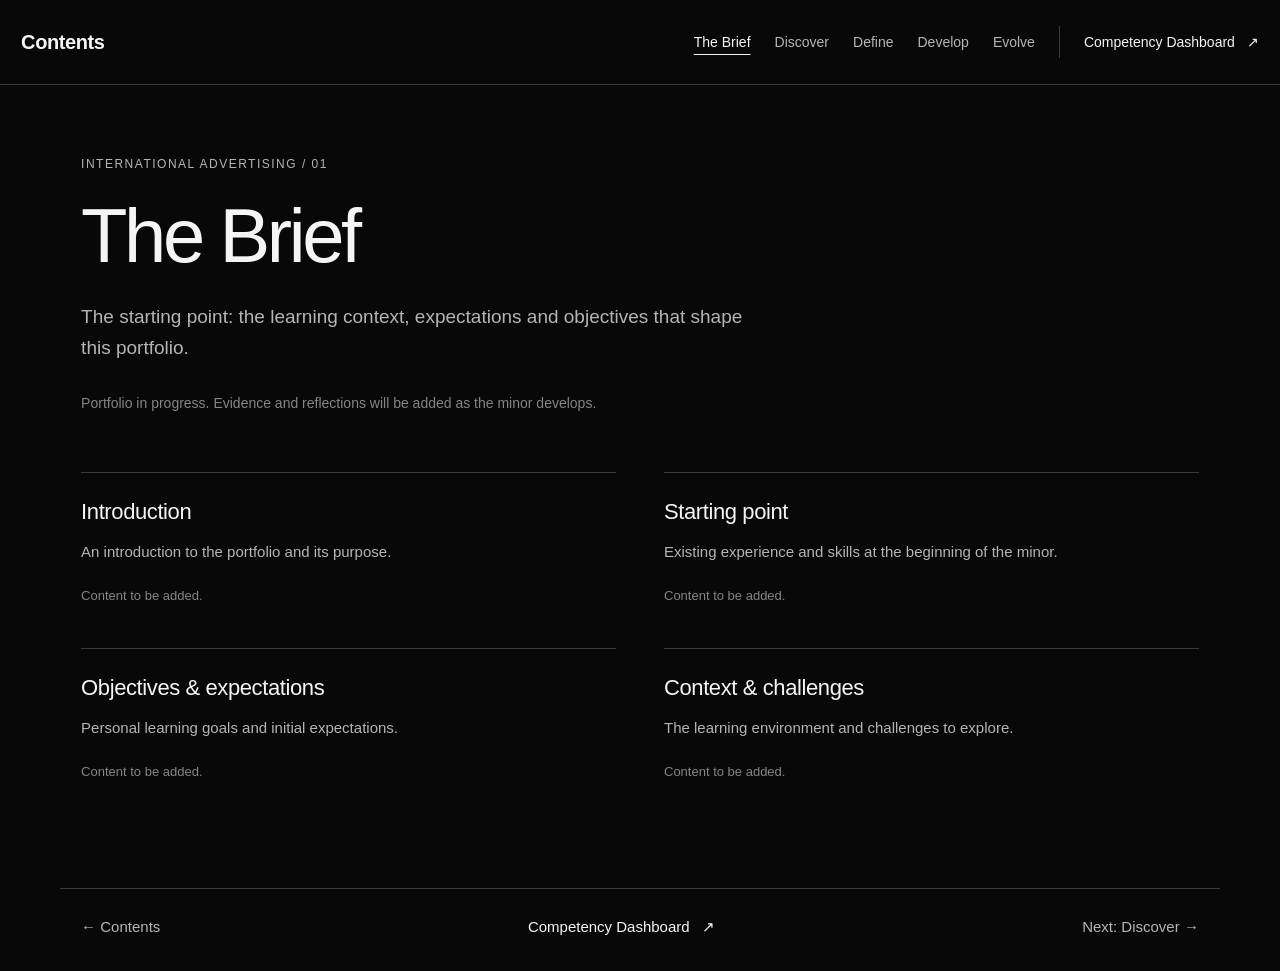
==== brief.html @ ce575e71 "pages" ====
<!doctype html>
<html lang="en">
<head>
  <meta charset="utf-8">
  <meta name="viewport" content="width=device-width, initial-scale=1">
  <meta name="description" content="The starting point: the learning context, expectations and objectives that shape this portfolio.">
  <title>The Brief — International Advertising</title>
  <link rel="stylesheet" href="assets/css/style.css">
  <script src="assets/js/main.js" defer></script>
</head>
<body>
  <a class="skip-link" href="#main">Skip to content</a>
  <header class="site-header">
    <a class="home-link" href="index.html">Contents</a>
    <button class="nav-toggle" type="button" data-nav-toggle aria-controls="site-nav" aria-expanded="false" hidden>Menu</button>
    <nav class="site-nav" id="site-nav" aria-label="Portfolio">
      <a href="brief.html" aria-current="page">The Brief</a>
      <a href="discover.html">Discover</a>
      <a href="define.html">Define</a>
      <a href="develop.html">Develop</a>
      <a href="evolve.html">Evolve</a>
      <a class="dashboard-link" href="dashboard.html">Competency Dashboard <span aria-hidden="true">↗</span></a>
    </nav>
  </header>
  <main class="page-main" id="main">
    <header class="page-intro">
      <p class="eyebrow">International Advertising / 01</p>
      <h1>The Brief</h1>
      <p class="page-description">The starting point: the learning context, expectations and objectives that shape this portfolio.</p>
      <p class="status-note">Portfolio in progress. Evidence and reflections will be added as the minor develops.</p>
    </header>
    <div class="placeholder-grid">
      <section class="placeholder-section" id="introduction" aria-labelledby="introduction-title">
        <h2 id="introduction-title">Introduction</h2>
        <p>An introduction to the portfolio and its purpose.</p>
        <p class="pending">Content to be added.</p>
      </section>
      <section class="placeholder-section" id="starting-point" aria-labelledby="starting-point-title">
        <h2 id="starting-point-title">Starting point</h2>
        <p>Existing experience and skills at the beginning of the minor.</p>
        <p class="pending">Content to be added.</p>
      </section>
      <section class="placeholder-section" id="objectives" aria-labelledby="objectives-title">
        <h2 id="objectives-title">Objectives &amp; expectations</h2>
        <p>Personal learning goals and initial expectations.</p>
        <p class="pending">Content to be added.</p>
      </section>
      <section class="placeholder-section" id="context" aria-labelledby="context-title">
        <h2 id="context-title">Context &amp; challenges</h2>
        <p>The learning environment and challenges to explore.</p>
        <p class="pending">Content to be added.</p>
      </section>
    </div>
  </main>
  <footer class="page-footer">
    <a class="text-link" href="index.html">← Contents</a>
    <a class="dashboard-link" href="dashboard.html">Competency Dashboard <span aria-hidden="true">↗</span></a>
    <a class="text-link" href="discover.html">Next: Discover →</a>
  </footer>
</body>
</html>
---- assets/css/style.css ----
:root {
  color-scheme: dark;
  --background: #080808;
  --text: #f5f5f5;
  --muted: #b5b5b5;
  --quiet: #858585;
  --rule: #3b3b3b;
  --gutter: clamp(20px, 1.65vw, 40px);
  font-family: Arial, Helvetica, sans-serif;
  background: var(--background);
  color: var(--text);
}
* { box-sizing: border-box; }
body { margin: 0; }
a { color: inherit; text-decoration: none; }
button { font: inherit; }
h1, h2, h3, p { margin: 0; }
:focus-visible { outline: 2px solid var(--text); outline-offset: 6px; }
.skip-link { position: fixed; top: 12px; left: 20px; z-index: 10; padding: 12px 18px; background: var(--text); color: var(--background); transform: translateY(-180%); }
.skip-link:focus { transform: translateY(0); }
.wordmark { color: var(--quiet); font-size: 14px; line-height: 1.5; text-transform: uppercase; }

/* Contents: the five stages form one editorial navigation surface. */
.contents-shell { max-width: 1680px; margin-inline: auto; padding: 26px var(--gutter) 20px; }
.contents-header { display: flex; align-items: center; justify-content: space-between; gap: 24px; }
.contents-header h1 { font-size: 30px; line-height: 1.2; letter-spacing: -.6px; }
.journey-grid { display: grid; grid-template-columns: repeat(5, minmax(0, 1fr)); gap: 24px; margin-top: 32px; }
.journey-link { display: block; padding-bottom: 30px; }
.stage-number { display: block; color: #565656; font-size: 36px; line-height: 1.2; letter-spacing: -1.4px; transition: color 180ms ease; }
.journey-link h2 { margin-top: 24px; font-size: 22px; line-height: 1.3; letter-spacing: -.6px; }
.stage-arrow { display: inline-block; opacity: 0; transform: translate(-4px, 4px); transition: opacity 180ms ease, transform 180ms ease; }
.journey-link ul { margin: 12px 0 0; padding: 0; list-style: none; color: #c0c0c0; font-size: 14px; line-height: 1.85; }
.journey-link:hover .stage-number, .journey-link:focus-visible .stage-number { color: var(--text); }
.journey-link:hover .stage-arrow, .journey-link:focus-visible .stage-arrow { opacity: 1; transform: translate(0, 0); }
.contents-footer { border-top: 2px solid var(--rule); padding-top: 42px; display: flex; justify-content: space-between; align-items: center; gap: 24px; font-size: 18px; line-height: 1.5; }
.contents-footer p { color: var(--muted); }
.dashboard-link { display: inline-flex; align-items: center; gap: 12px; }
.dashboard-link:hover, .text-link:hover { text-decoration: underline; text-underline-offset: 5px; }

/* Shared foundation. Individual stages can gain their own layouts later. */
.site-header { max-width: 1680px; margin-inline: auto; padding: 26px var(--gutter); display: flex; align-items: center; justify-content: space-between; gap: 24px; border-bottom: 1px solid var(--rule); }
.home-link { font-size: 20px; font-weight: 700; letter-spacing: -.4px; }
.site-nav { display: flex; align-items: center; flex-wrap: wrap; gap: 24px; font-size: 14px; color: var(--muted); }
.site-nav a { padding-block: 8px; }
.site-nav a:hover, .site-nav a[aria-current="page"] { color: var(--text); }
.site-nav a[aria-current="page"] { text-decoration: underline; text-underline-offset: 7px; }
.site-nav .dashboard-link { border-left: 1px solid var(--rule); padding-left: 24px; color: var(--text); }
.nav-toggle { display: none; background: transparent; border: 1px solid var(--rule); color: var(--text); padding: 10px 14px; cursor: pointer; }
.page-main { max-width: 1160px; margin-inline: auto; padding: 72px var(--gutter) 64px; }
.eyebrow { color: var(--muted); font-size: 12px; letter-spacing: 1.5px; text-transform: uppercase; margin-bottom: 24px; }
.page-intro h1 { font-size: clamp(42px, 6vw, 76px); font-weight: 500; letter-spacing: -.045em; line-height: 1.08; }
.page-description { max-width: 680px; margin-top: 24px; color: var(--muted); font-size: 19px; line-height: 1.65; }
.status-note { margin-top: 28px; color: var(--quiet); font-size: 14px; line-height: 1.7; }
.placeholder-grid { margin-top: 56px; display: grid; grid-template-columns: repeat(2, minmax(0, 1fr)); gap: 0 48px; }
.placeholder-section { border-top: 1px solid var(--rule); padding-block: 26px 40px; }
.placeholder-section h2 { font-size: 22px; font-weight: 500; letter-spacing: -.4px; }
.placeholder-section p { margin-top: 14px; color: var(--muted); font-size: 15px; line-height: 1.75; max-width: 470px; }
.placeholder-section .pending { margin-top: 20px; color: var(--quiet); font-size: 13px; }
.page-footer { max-width: 1160px; margin-inline: auto; padding: 26px var(--gutter) 32px; border-top: 1px solid var(--rule); display: flex; justify-content: space-between; align-items: center; gap: 24px; font-size: 15px; line-height: 1.6; }
.page-footer .text-link { color: var(--muted); }

/* Native disclosures keep outcome placeholders usable without JavaScript. */
.outcomes { margin-top: 56px; }
.outcome { border-top: 1px solid var(--rule); }
.outcome:last-child { border-bottom: 1px solid var(--rule); }
.outcome summary { display: flex; align-items: center; gap: 24px; padding-block: 26px; cursor: pointer; list-style: none; }
.outcome summary::-webkit-details-marker { display: none; }
.outcome summary::after { content: '+'; margin-left: auto; color: var(--muted); font-size: 24px; }
.outcome[open] summary::after { content: '−'; }
.outcome-number { color: var(--quiet); font-size: 16px; }
.outcome-title { font-size: 20px; font-weight: 500; line-height: 1.45; }
.outcome-status { display: block; margin-top: 6px; color: var(--quiet); font-size: 13px; font-weight: 400; }
.outcome-body { padding: 0 48px 28px; max-width: 760px; color: var(--muted); font-size: 15px; line-height: 1.75; }
.outcome-body p + p { margin-top: 12px; }

@media (max-width: 1000px) {
  .site-header { align-items: flex-start; flex-wrap: wrap; }
  .site-nav { gap: 18px; }
  .site-nav .dashboard-link { padding-left: 18px; }
}
@media (max-width: 760px) {
  .journey-grid { grid-template-columns: repeat(2, minmax(0, 1fr)); gap: 28px; margin-top: 40px; }
  .journey-link { padding-bottom: 24px; }
  .journey-link h2 { margin-top: 16px; }
  .stage-arrow { opacity: 1; transform: none; color: var(--quiet); font-size: 16px; }
  .contents-footer { padding-top: 24px; font-size: 16px; }
  .page-main { padding-top: 48px; }
  .site-nav { width: 100%; }
  .site-nav .dashboard-link { border: 0; padding-left: 0; }
  .nav-toggle:not([hidden]) { display: block; }
  .site-nav[data-collapsed="true"] { display: none; }
  .placeholder-grid { gap: 0 28px; }
  .page-footer { flex-wrap: wrap; }
}
@media (max-width: 480px) {
  .contents-header { align-items: flex-start; flex-direction: column; gap: 10px; }
  .contents-header .wordmark { font-size: 11px; letter-spacing: .6px; }
  .journey-grid { grid-template-columns: 1fr; gap: 0; margin-top: 32px; }
  .journey-link { display: grid; grid-template-columns: 52px minmax(0, 1fr); column-gap: 14px; padding-block: 24px; border-top: 1px solid var(--rule); }
  .stage-number { grid-row: span 2; font-size: 30px; }
  .journey-link h2 { margin-top: 0; }
  .journey-link ul { grid-column: 2; margin-top: 10px; }
  .contents-footer { align-items: flex-start; flex-direction: column; gap: 18px; padding-bottom: 12px; }
  .site-nav { flex-direction: column; align-items: flex-start; gap: 4px; }
  .site-nav .dashboard-link { margin-top: 12px; }
  .placeholder-grid { grid-template-columns: 1fr; margin-top: 40px; }
  .page-description { font-size: 17px; }
  .outcome summary { gap: 16px; }
  .outcome-title { font-size: 18px; }
  .outcome-body { padding-inline: 0; }
}
@media (prefers-reduced-motion: reduce) {
  *, *::before, *::after { transition: none !important; }
}
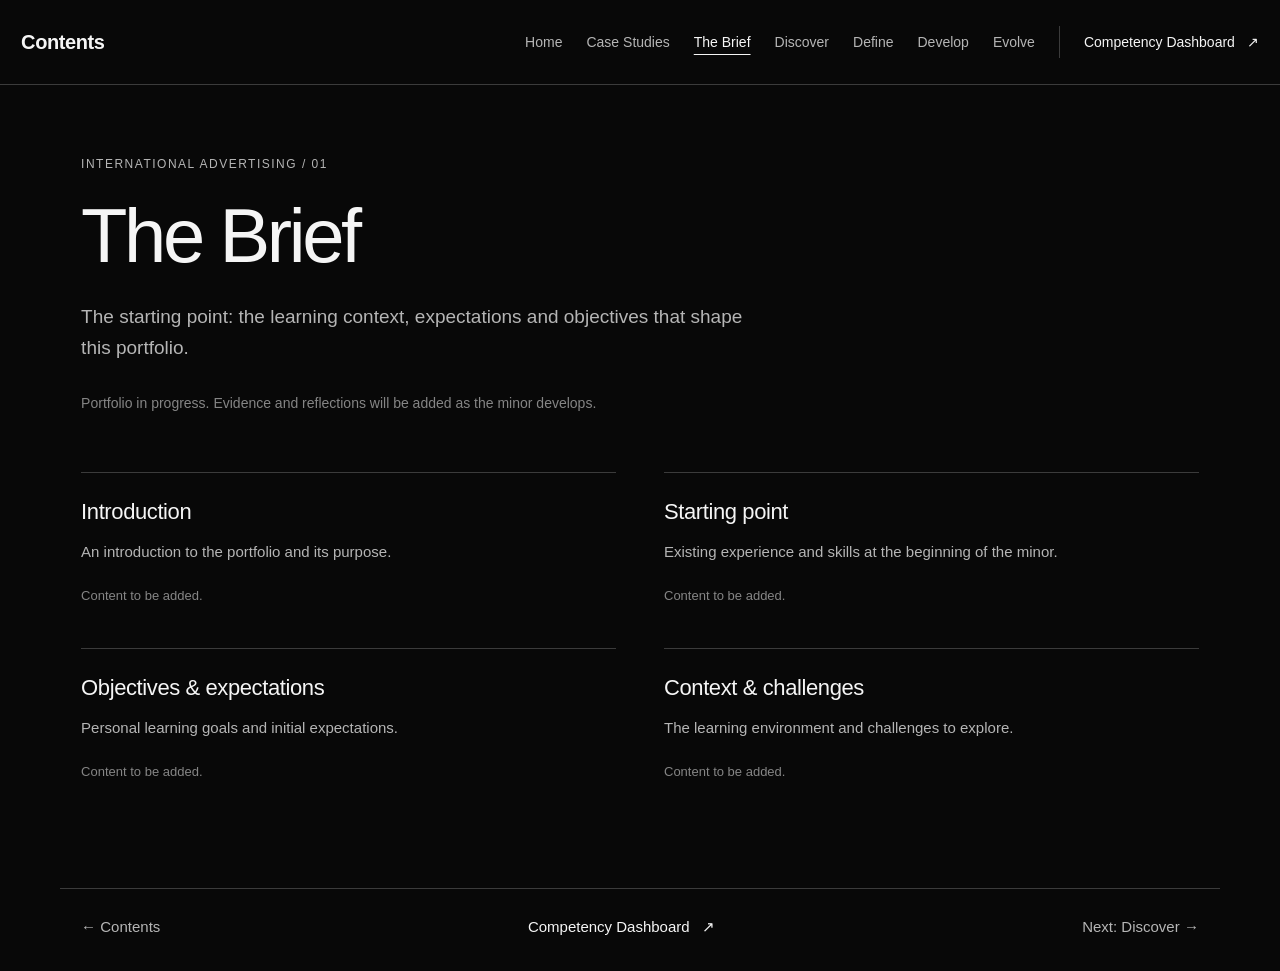
==== commit cfb144c1: "homepage" ====
--- a/brief.html
+++ b/brief.html
@@ -11,9 +11,11 @@
 <body>
   <a class="skip-link" href="#main">Skip to content</a>
   <header class="site-header">
-    <a class="home-link" href="index.html">Contents</a>
+    <a class="home-link" href="contents.html">Contents</a>
     <button class="nav-toggle" type="button" data-nav-toggle aria-controls="site-nav" aria-expanded="false" hidden>Menu</button>
     <nav class="site-nav" id="site-nav" aria-label="Portfolio">
+      <a href="index.html">Home</a>
+      <a href="case-studies.html">Case Studies</a>
       <a href="brief.html" aria-current="page">The Brief</a>
       <a href="discover.html">Discover</a>
       <a href="define.html">Define</a>
@@ -53,7 +55,7 @@
     </div>
   </main>
   <footer class="page-footer">
-    <a class="text-link" href="index.html">← Contents</a>
+    <a class="text-link" href="contents.html">← Contents</a>
     <a class="dashboard-link" href="dashboard.html">Competency Dashboard <span aria-hidden="true">↗</span></a>
     <a class="text-link" href="discover.html">Next: Discover →</a>
   </footer>
--- a/assets/css/style.css
+++ b/assets/css/style.css
@@ -20,10 +20,110 @@
 .skip-link:focus { transform: translateY(0); }
 .wordmark { color: var(--quiet); font-size: 14px; line-height: 1.5; text-transform: uppercase; }
 
+/* Homepage: an editorial frame, oversized title and three clear destinations. */
+.landing-page {
+  --frame-space: 4vw;
+  --frame-inset: 3.4vw;
+  --frame-rule: #a3a3a3;
+  background: #000;
+}
+.landing-frame {
+  min-height: 100svh;
+  margin-inline: var(--frame-space);
+  padding-inline: var(--frame-inset);
+  padding-bottom: clamp(48px, 6vw, 100px);
+  border-inline: 1px solid var(--frame-rule);
+}
+.landing-masthead {
+  display: flex;
+  align-items: center;
+  gap: clamp(20px, 2vw, 36px);
+  padding-top: clamp(48px, 6.4vw, 108px);
+}
+.landing-masthead p {
+  flex-shrink: 0;
+  font-size: clamp(12px, 1.45vw, 25px);
+  line-height: 1.25;
+  letter-spacing: .01em;
+  text-transform: uppercase;
+}
+.landing-masthead::after {
+  content: '';
+  flex: 1;
+  height: 1px;
+  margin-right: calc(-1 * (var(--frame-space) + var(--frame-inset)) - 1px);
+  background: var(--frame-rule);
+}
+.landing-main { padding-top: clamp(44px, 3.2vw, 58px); }
+.landing-main h1 {
+  font-size: clamp(48px, 10vw, 180px);
+  font-weight: 700;
+  line-height: .8;
+  letter-spacing: -.045em;
+}
+.landing-main h1 span { display: block; }
+.landing-description { margin-top: clamp(28px, 2.4vw, 44px); }
+.landing-subtitle { font-size: clamp(20px, 2.2vw, 38px); line-height: 1.3; letter-spacing: -.02em; }
+.landing-support { margin-top: 3px; color: #bdbdbd; font-size: clamp(16px, 1.75vw, 30px); line-height: 1.4; }
+.landing-author {
+  display: flex;
+  align-items: center;
+  gap: clamp(18px, 1.8vw, 30px);
+  margin-top: clamp(24px, 1.5vw, 28px);
+  font-size: clamp(17px, 1.6vw, 28px);
+  font-weight: 700;
+  line-height: 1.3;
+  letter-spacing: -.025em;
+}
+.landing-author::before { content: ''; width: clamp(28px, 2.6vw, 44px); height: 1px; background: var(--text); }
+.landing-nav {
+  display: flex;
+  align-items: center;
+  flex-wrap: wrap;
+  gap: 28px clamp(28px, 3.6vw, 64px);
+  margin-top: clamp(32px, 2vw, 38px);
+  padding-bottom: clamp(40px, 3.6vw, 64px);
+}
+.landing-nav a { display: flex; align-items: center; justify-content: space-between; gap: 24px; }
+.landing-primary {
+  width: clamp(290px, 27vw, 460px);
+  padding: .24em .72em .28em;
+  border: 1px solid var(--text);
+  font-size: clamp(34px, 3.4vw, 58px);
+  font-weight: 700;
+  line-height: 1.1;
+  letter-spacing: -.04em;
+  transition: color 180ms ease, background-color 180ms ease;
+}
+.landing-secondary {
+  padding-block: 12px;
+  border-bottom: 1px solid var(--text);
+  font-size: clamp(17px, 1.6vw, 28px);
+  font-weight: 700;
+  line-height: 1.3;
+  letter-spacing: -.035em;
+  transition: color 180ms ease, border-color 180ms ease;
+}
+.nav-arrow { display: inline-block; font-weight: 400; line-height: 1; transition: transform 180ms ease; }
+.landing-primary .nav-arrow { font-size: .95em; }
+.landing-secondary .nav-arrow { font-size: 1.4em; }
+.landing-primary:hover, .landing-primary:focus-visible { color: #000; background: var(--text); }
+.landing-secondary:hover, .landing-secondary:focus-visible { color: #bdbdbd; border-color: #bdbdbd; }
+.landing-nav a:hover .nav-arrow, .landing-nav a:focus-visible .nav-arrow { transform: translateX(4px); }
+.landing-rule {
+  height: 1px;
+  margin-inline: calc(-1 * (var(--frame-space) + var(--frame-inset)) - 1px);
+  background: var(--frame-rule);
+}
+
 /* Contents: the five stages form one editorial navigation surface. */
 .contents-shell { max-width: 1680px; margin-inline: auto; padding: 26px var(--gutter) 20px; }
 .contents-header { display: flex; align-items: center; justify-content: space-between; gap: 24px; }
 .contents-header h1 { font-size: 30px; line-height: 1.2; letter-spacing: -.6px; }
+.contents-meta { display: flex; align-items: center; gap: 28px; }
+.contents-meta .text-link { font-size: 14px; }
+.contents-intro { max-width: 970px; margin-top: 40px; color: var(--muted); font-size: 16px; line-height: 1.8; }
+.contents-intro strong { display: block; margin-bottom: 10px; color: var(--text); font-size: 22px; font-weight: 500; line-height: 1.3; }
 .journey-grid { display: grid; grid-template-columns: repeat(5, minmax(0, 1fr)); gap: 24px; margin-top: 32px; }
 .journey-link { display: block; padding-bottom: 30px; }
 .stage-number { display: block; color: #565656; font-size: 36px; line-height: 1.2; letter-spacing: -1.4px; transition: color 180ms ease; }
@@ -58,6 +158,10 @@
 .placeholder-section .pending { margin-top: 20px; color: var(--quiet); font-size: 13px; }
 .page-footer { max-width: 1160px; margin-inline: auto; padding: 26px var(--gutter) 32px; border-top: 1px solid var(--rule); display: flex; justify-content: space-between; align-items: center; gap: 24px; font-size: 15px; line-height: 1.6; }
 .page-footer .text-link { color: var(--muted); }
+.case-placeholder { margin-top: 56px; border-top: 1px solid var(--rule); padding-block: 28px; }
+.case-placeholder h2 { font-size: 24px; font-weight: 500; }
+.case-placeholder p { margin-top: 16px; color: var(--muted); font-size: 16px; line-height: 1.7; }
+.case-placeholder .text-link { display: inline-block; margin-top: 24px; text-decoration: underline; text-underline-offset: 6px; }
 
 /* Native disclosures keep outcome placeholders usable without JavaScript. */
 .outcomes { margin-top: 56px; }
@@ -79,6 +183,10 @@
   .site-nav .dashboard-link { padding-left: 18px; }
 }
 @media (max-width: 760px) {
+  .landing-nav { gap: 24px 32px; }
+  .landing-primary { width: 100%; max-width: 440px; }
+  .landing-secondary { font-size: 18px; }
+  .contents-meta { gap: 18px; }
   .journey-grid { grid-template-columns: repeat(2, minmax(0, 1fr)); gap: 28px; margin-top: 40px; }
   .journey-link { padding-bottom: 24px; }
   .journey-link h2 { margin-top: 16px; }
@@ -93,6 +201,18 @@
   .page-footer { flex-wrap: wrap; }
 }
 @media (max-width: 480px) {
+  .landing-page { --frame-space: 16px; --frame-inset: 18px; }
+  .landing-masthead { gap: 16px; padding-top: 40px; }
+  .landing-main { padding-top: 48px; }
+  .landing-main h1 { font-size: clamp(43px, 11.8vw, 57px); line-height: .95; }
+  .landing-description { margin-top: 28px; }
+  .landing-subtitle { font-size: 20px; }
+  .landing-support { margin-top: 12px; font-size: 16px; }
+  .landing-nav { flex-direction: column; align-items: stretch; gap: 22px; }
+  .landing-primary { width: 100%; font-size: 34px; padding: 16px 20px; }
+  .landing-secondary { font-size: 17px; }
+  .contents-meta { width: 100%; justify-content: space-between; }
+  .contents-intro { margin-top: 28px; font-size: 15px; }
   .contents-header { align-items: flex-start; flex-direction: column; gap: 10px; }
   .contents-header .wordmark { font-size: 11px; letter-spacing: .6px; }
   .journey-grid { grid-template-columns: 1fr; gap: 0; margin-top: 32px; }
